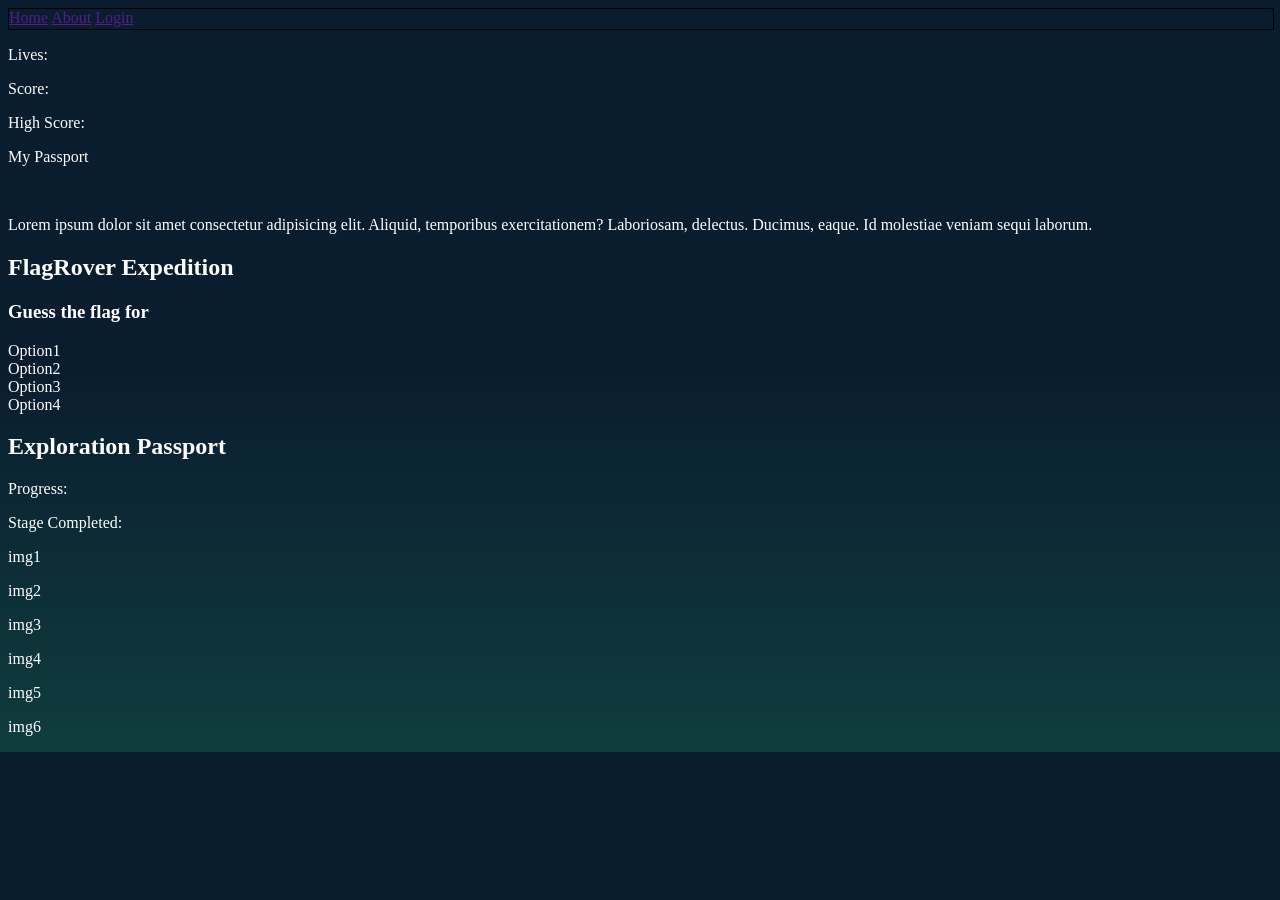
==== index.html @ 44ebe1b4 "Initial commit: FlagRover project structure" ====
<!DOCTYPE html>
<html lang="en">
<head>
    <meta charset="UTF-8">
    <meta name="viewport" content="width=device-width, initial-scale=1.0">
    <title>FlagRover</title>
    <link rel="stylesheet" href="css/style.css">
</head>
<body>
    <header class="menu">
        <nav>
            <a href="">Home</a>
            <a href="">About</a>
            <a href="">Login</a>
        </nav>
    </header>
    
    <section class="welcome">
        <div class="detail">
            <p>Lives:</p>
            <p>Score:</p>
            <p>High Score:</p>
            <p>My Passport</p>
        </div>

        <img src="" alt="">
        <p class="discription">Lorem ipsum dolor sit amet consectetur adipisicing elit. Aliquid, temporibus exercitationem? Laboriosam, delectus. Ducimus, eaque. Id molestiae veniam sequi laborum.</p>
    </section>

    <section class="game">
        <h1>FlagRover Expedition</h1>
        <h3>Guess the flag for </h3>
        <div class="flag">

        </div>
        <div class="guess">
            <div>Option1</div>
            <div>Option2</div>
            <div>Option3</div>
            <div>Option4</div>
        </div>
    </section>

    <section class="passport">
        <h1>Exploration Passport</h1>
        <div>
            <p>Progress:</p>
            <p>Stage Completed:</p>
        </div>
        
        <div class="tags">
            <p>img1</p>
            <p>img2</p>
            <p>img3</p>
            <p>img4</p>
            <p>img5</p>
            <p>img6</p>
        </div>
    </section>
</body>
</html>
---- css/style.css ----
/* *{
    padding: 0;
    margin: 0;
} */

.menu{
    height: 20px;
    width: 100%;
    border: 1px solid black;
}
body{
    background: linear-gradient(#0a1d2f 50%, #0f3d3e) ;
    color: #ffffff;
}
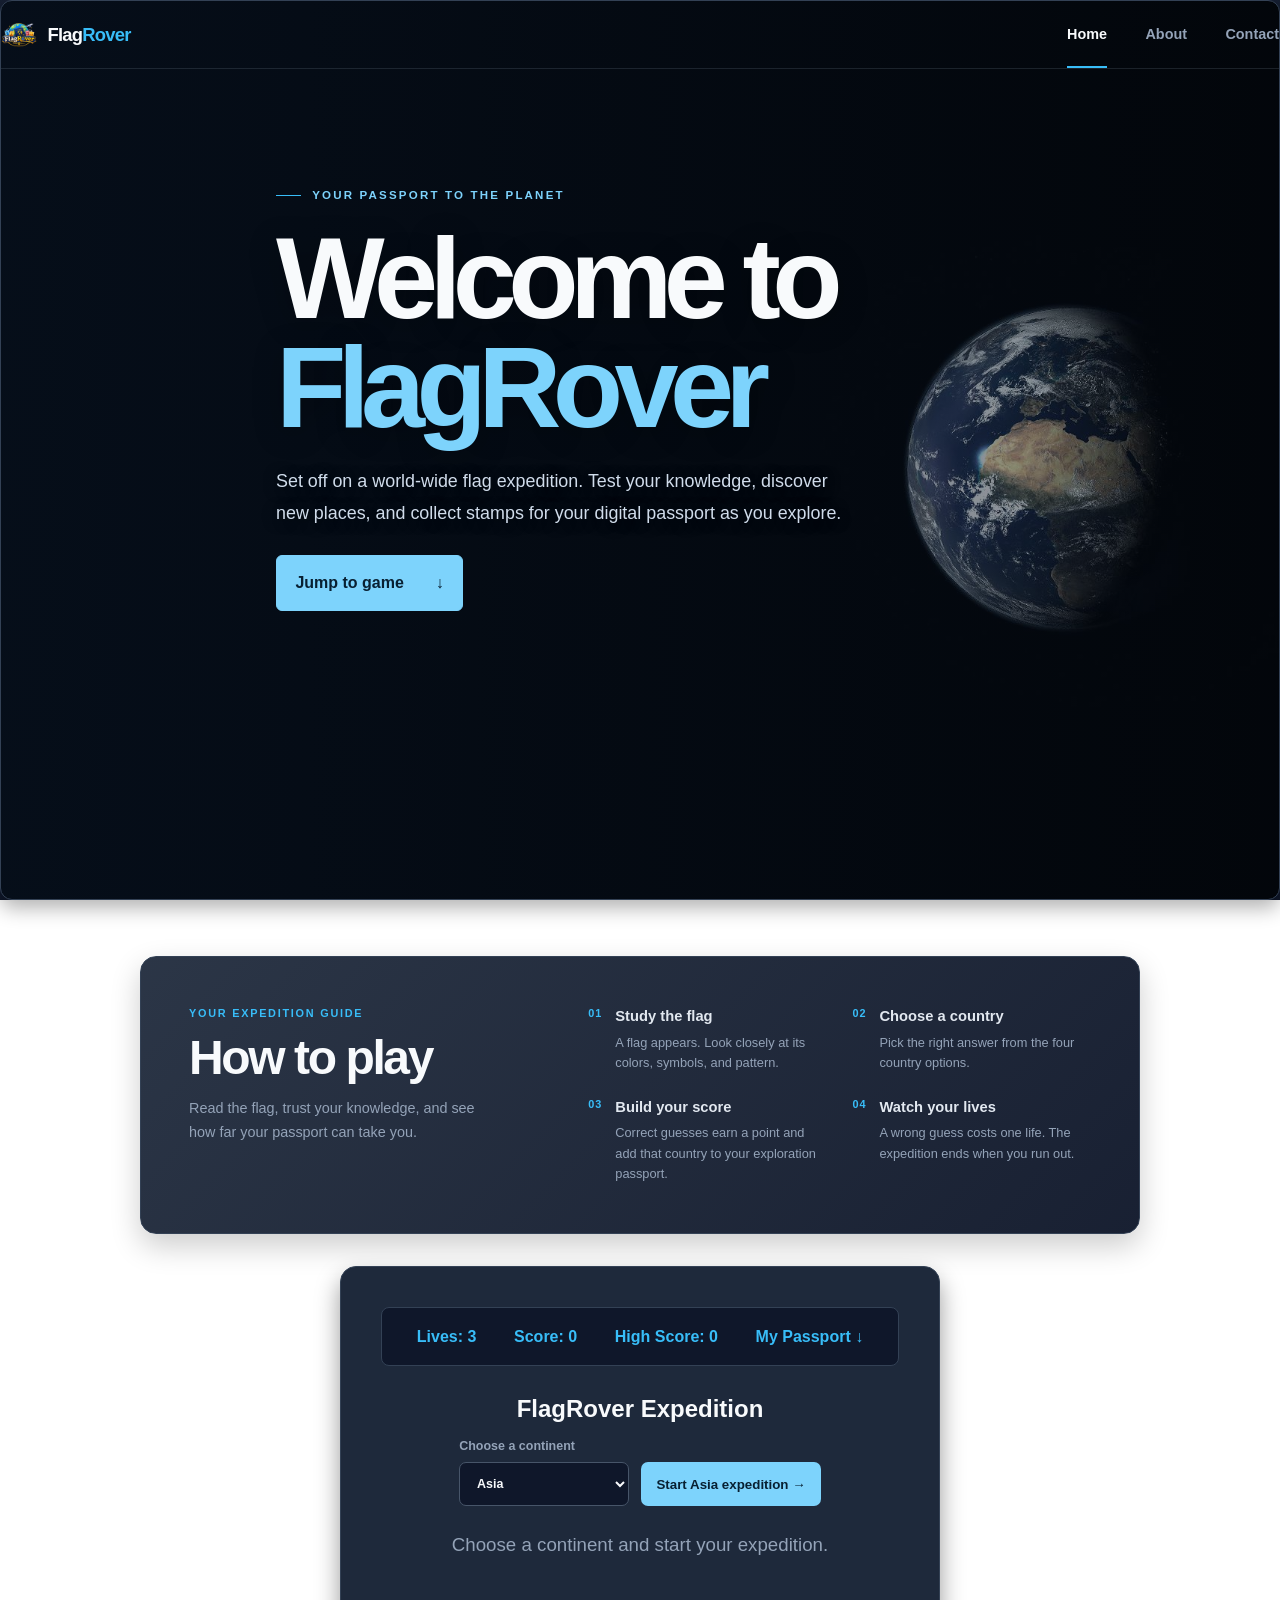
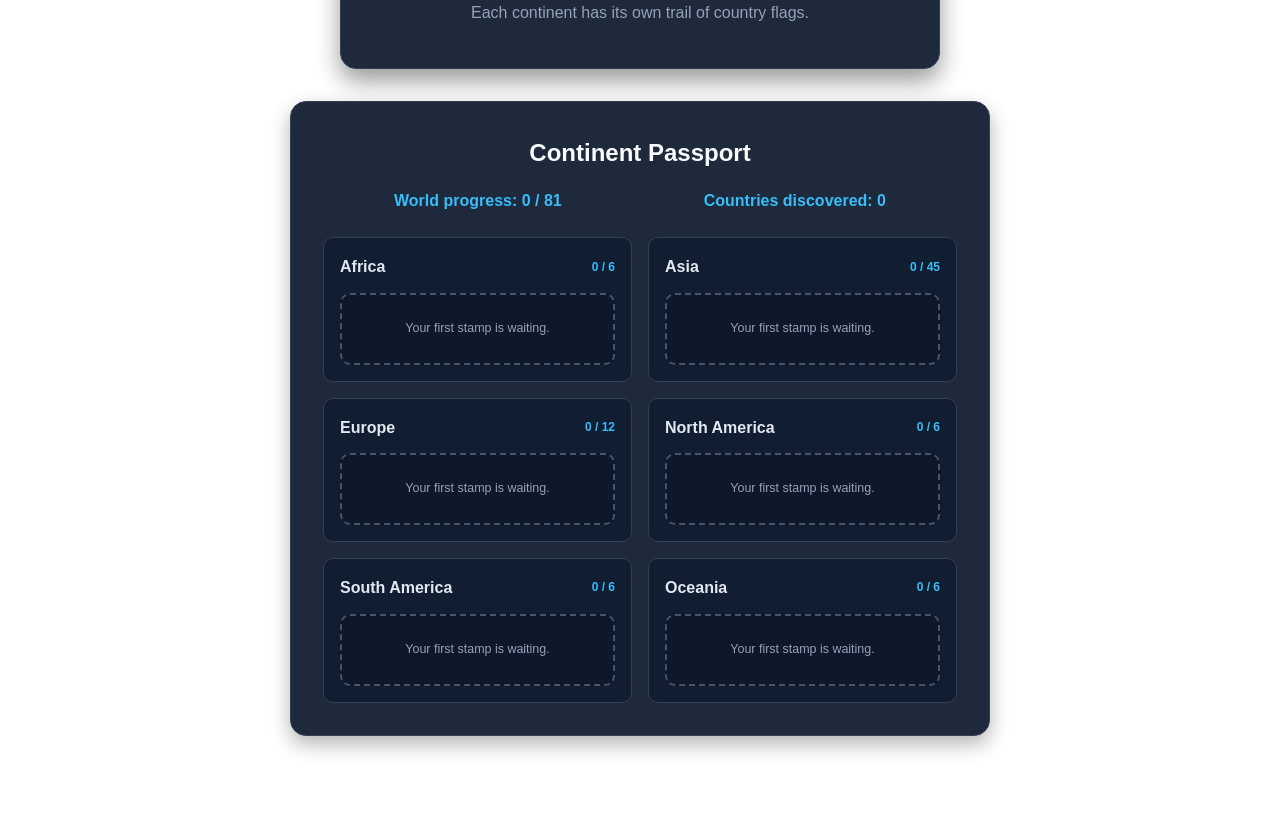
==== commit df7c323a: ""script js added"" ====
--- a/index.html
+++ b/index.html
@@ -1,61 +1,85 @@
 <!DOCTYPE html>
 <html lang="en">
+
 <head>
     <meta charset="UTF-8">
     <meta name="viewport" content="width=device-width, initial-scale=1.0">
     <title>FlagRover</title>
     <link rel="stylesheet" href="css/style.css">
+    <link rel="stylesheet" href="css/nav.css">
+    <script src="js/game.js" defer></script>
 </head>
+
 <body>
-    <header class="menu">
-        <nav>
-            <a href="">Home</a>
-            <a href="">About</a>
-            <a href="">Login</a>
+    <section class="hero">
+       <header class="site-header">
+        <a class="site-brand" href="index.html" aria-label="FlagRover home">
+            <img src="assests/FlagRover Travel Emblem.png" alt="">
+            <span>Flag<span class="brand-accent">Rover</span></span>
+        </a>
+        <nav class="site-links" aria-label="Main navigation">
+            <a class="active" href="index.html" aria-current="page">Home</a>
+            <a href="about.html">About</a>
+            <a href="contact.html">Contact</a>
         </nav>
     </header>
+
+        <div class="hero-copy">
+            <p class="hero-kicker"><span></span> YOUR PASSPORT TO THE PLANET</p>
+            <h1>Welcome to<br><span>FlagRover</span></h1>
+            <p class="hero-description">Set off on a world-wide flag expedition. Test your knowledge, discover new places, and collect stamps for your digital passport as you explore.</p>
+            <a class="jump" href="#game">Jump to game <span aria-hidden="true">↓</span></a>
+        </div>
+    </section>
     
-    <section class="welcome">
+
+
+    <section id="rules" class="rules" aria-labelledby="rules-title">
+        <div class="rules-heading">
+            <p class="rules-kicker">YOUR EXPEDITION GUIDE</p>
+            <h2 id="rules-title">How to play</h2>
+            <p>Read the flag, trust your knowledge, and see how far your passport can take you.</p>
+        </div>
+        <ol class="rules-list">
+            <li><span>01</span><div><h3>Study the flag</h3><p>A flag appears. Look closely at its colors, symbols, and pattern.</p></div></li>
+            <li><span>02</span><div><h3>Choose a country</h3><p>Pick the right answer from the four country options.</p></div></li>
+            <li><span>03</span><div><h3>Build your score</h3><p>Correct guesses earn a point and add that country to your exploration passport.</p></div></li>
+            <li><span>04</span><div><h3>Watch your lives</h3><p>A wrong guess costs one life. The expedition ends when you run out.</p></div></li>
+        </ol>
+    </section>
+
+
+    <section class="game" id="game">
         <div class="detail">
-            <p>Lives:</p>
-            <p>Score:</p>
-            <p>High Score:</p>
-            <p>My Passport</p>
+            <p>Lives: <strong id="lives">3</strong></p>
+            <p>Score: <strong id="score">0</strong></p>
+            <p>High Score: <strong id="high-score">0</strong></p>
+            <a href="#passport">My Passport <span aria-hidden="true">↓</span></a>
+        </div>
+        <h1>FlagRover Expedition</h1>
+        <div class="expedition-picker">
+            <label for="continent-select">Choose a continent
+                <select id="continent-select"></select>
+            </label>
+            <button class="start-expedition" id="start-expedition" type="button">Start expedition <span aria-hidden="true">→</span></button>
+        </div>
+        <h3 id="question">Choose a continent and start your expedition.</h3>
+        <div class="flag" id="flag" role="img" aria-label="Flag to identify" hidden></div>
+        <div class="guess" id="options" aria-label="Answer options"></div>
+        <p class="game-feedback" id="feedback" aria-live="polite">Each continent has its own trail of country flags.</p>
+    </section>
+
+    <section class="passport" id="passport">
+        <h1>Continent Passport</h1>
+        <div>
+            <p>World progress: <strong id="progress">0 / 0</strong></p>
+            <p>Countries discovered: <strong id="stamps-count">0</strong></p>
         </div>
 
-        <img src="" alt="">
-        <p class="discription">Lorem ipsum dolor sit amet consectetur adipisicing elit. Aliquid, temporibus exercitationem? Laboriosam, delectus. Ducimus, eaque. Id molestiae veniam sequi laborum.</p>
+        <div class="tags" id="stamps" aria-live="polite"></div>
     </section>
+    <script src="js/script.js"></script>
+</body>
 
-    <section class="game">
-        <h1>FlagRover Expedition</h1>
-        <h3>Guess the flag for </h3>
-        <div class="flag">
+</html>
 
-        </div>
-        <div class="guess">
-            <div>Option1</div>
-            <div>Option2</div>
-            <div>Option3</div>
-            <div>Option4</div>
-        </div>
-    </section>
-
-    <section class="passport">
-        <h1>Exploration Passport</h1>
-        <div>
-            <p>Progress:</p>
-            <p>Stage Completed:</p>
-        </div>
-        
-        <div class="tags">
-            <p>img1</p>
-            <p>img2</p>
-            <p>img3</p>
-            <p>img4</p>
-            <p>img5</p>
-            <p>img6</p>
-        </div>
-    </section>
-</body>
-</html>
--- a/css/style.css
+++ b/css/style.css
@@ -1,14 +1,309 @@
-/* *{
+/* --- Global Styles --- */
+* {
+    box-sizing: border-box;
+    margin: 0;
     padding: 0;
-    margin: 0;
-} */
-
-.menu{
-    height: 20px;
-    width: 100%;
-    border: 1px solid black;
-}
-body{
-    background: linear-gradient(#0a1d2f 50%, #0f3d3e) ;
-    color: #ffffff;
-}+    font-family: 'Segoe UI', Tahoma, Geneva, Verdana, sans-serif;
+}
+
+body {
+    /* Rich dark navy radial gradient */
+    background: radial-gradient(circle at top, #1e293b, #0f172a);
+    background-attachment: fixed;
+    color: #f8fafc;
+    line-height: 1.6;
+    padding-bottom: 50px;
+    min-height: 100vh;
+}
+
+/* --- 2. Hero Section --- */
+.hero {
+    max-width: 100%;
+    min-height: 100vh;
+    position: relative;
+    overflow: hidden;
+    background: linear-gradient(90deg, rgba(7, 17, 31, .82), rgba(7, 17, 31, .35)), url('../assests/images/hero-bg.jpg') center/cover no-repeat;
+    border-radius: 12px;
+    box-shadow: 0 8px 20px rgba(0, 0, 0, 0.3);
+    border: 1px solid #334155;
+    text-align: left;
+}
+
+.hero-copy {
+    width: min(760px, 88%);
+    margin: clamp(5rem, 13vh, 9rem) auto 0;
+    padding: 0 1rem 5rem;
+}
+
+.hero-kicker {
+    display: flex;
+    align-items: center;
+    gap: .7rem;
+    color: #7dd3fc;
+    font-size: .72rem;
+    font-weight: 800;
+    letter-spacing: .19em;
+}
+
+.hero-kicker span {
+    width: 25px;
+    height: 1px;
+    background: #38bdf8;
+}
+
+.hero-copy h1 {
+    margin-top: 1.25rem;
+    color: #f8fafc;
+    font-size: clamp(3.6rem, 9vw, 7.5rem);
+    line-height: .94;
+    font-weight: 800;
+    letter-spacing: -.075em;
+    text-shadow: 0 5px 30px rgba(0, 0, 0, .28);
+}
+
+.hero-copy h1 span {
+    color: #7dd3fc;
+}
+
+.hero-description {
+    max-width: 570px;
+    margin-top: 1.5rem;
+    color: #d0dceb;
+    font-size: clamp(1rem, 1.4vw, 1.15rem);
+    line-height: 1.8;
+    text-shadow: 0 2px 14px rgba(0, 0, 0, .55);
+}
+
+@media (max-width: 560px) {
+    .hero { min-height: 88vh; }
+    .hero-copy { width: 100%; margin-top: 16vh; padding: 0 1.4rem 4rem; }
+    .hero-kicker { font-size: .61rem; letter-spacing: .14em; }
+    .hero-copy h1 { font-size: clamp(3.4rem, 16vw, 5rem); }
+    .hero-description { max-width: 440px; font-size: 1rem; }
+}
+
+/* --- Game rules --- */
+.rules {
+    width: min(1000px, calc(100% - 2rem));
+    margin: 3.5rem auto 2rem;
+    padding: clamp(1.5rem, 4vw, 3rem);
+    display: grid;
+    grid-template-columns: .8fr 1.2fr;
+    gap: clamp(2rem, 5vw, 5rem);
+    border: 1px solid #334155;
+    border-radius: 16px;
+    background: linear-gradient(135deg, rgba(30,41,59,.94), rgba(15,23,42,.96));
+    box-shadow: 0 12px 30px rgba(0,0,0,.2);
+}
+.rules-kicker { color: #38bdf8; font-size: .68rem; font-weight: 800; letter-spacing: .16em; }
+.rules-heading h2 { margin-top: .65rem; color: #f8fafc; font-size: clamp(2rem, 4vw, 3rem); line-height: 1.05; letter-spacing: -.05em; }
+.rules-heading > p:last-child { max-width: 300px; margin-top: .8rem; color: #94a3b8; font-size: .9rem; line-height: 1.7; }
+.rules-list { list-style: none; display: grid; grid-template-columns: 1fr 1fr; gap: 1.4rem 1.6rem; }
+.rules-list li { display: flex; align-items: flex-start; gap: .8rem; }
+.rules-list li > span { flex: 0 0 auto; color: #38bdf8; font-size: .68rem; font-weight: 800; letter-spacing: .1em; }
+.rules-list h3 { color: #e2e8f0; font-size: .92rem; }.rules-list p { margin-top: .25rem; color: #94a3b8; font-size: .8rem; line-height: 1.6; }
+@media (max-width: 700px) {
+    .rules { grid-template-columns: 1fr; gap: 1.8rem; margin-top: 2.5rem; }
+    .rules-list { gap: 1.25rem; }
+}
+@media (max-width: 480px) { .rules-list { grid-template-columns: 1fr; } }
+.jump {
+    display: inline-flex;
+    align-items: center;
+    justify-content: space-between;
+    gap: 2rem;
+    margin-top: 1.6rem;
+    padding: .9rem 1.15rem;
+    color: #082032;
+    background: #7dd3fc;
+    border: 1px solid #7dd3fc;
+    border-radius: 6px;
+    text-decoration: none;
+    font-weight: 750;
+    transition: background .2s ease, transform .2s ease;
+}
+.jump:hover { background: #bae6fd; transform: translateY(-2px); }
+/* --- 3. Game Section --- */
+.game {
+    scroll-margin-top: 1.5rem;
+    max-width: 600px;
+    margin: 2rem auto;
+    background: #1e293b;
+    padding: 2.5rem;
+    border-radius: 16px;
+    box-shadow: 0 12px 25px rgba(0, 0, 0, 0.4);
+    border: 1px solid #334155;
+    text-align: center;
+}
+
+.game .detail {
+    display: flex;
+    justify-content: space-around;
+    background: #0f172a;
+    padding: 1rem;
+    border-radius: 8px;
+    margin-bottom: 1.5rem;
+    font-weight: bold;
+    color: #38bdf8;
+    border: 1px solid #334155;
+}
+
+.game .detail a {
+    color: #38bdf8;
+    text-decoration: none;
+    font-weight: 700;
+}
+.game .detail a:hover { color: #7dd3fc; }
+
+.game h1 {
+    color: #f8fafc;
+    margin-bottom: 0.5rem;
+}
+
+.game h3 {
+    color: #94a3b8;
+    margin-bottom: 1.5rem;
+    font-weight: 500;
+}
+
+.game .flag {
+    width: 240px;
+    height: 160px;
+    margin: 0 auto 1.5rem auto;
+    background-color: #0f172a;
+    border: 3px solid #475569;
+    border-radius: 8px;
+    background-size: contain;
+    background-repeat: no-repeat;
+    background-position: center;
+    box-shadow: 0 4px 10px rgba(0, 0, 0, 0.3);
+}
+
+.game .guess {
+    display: grid;
+    grid-template-columns: repeat(2, 1fr);
+    gap: 1rem;
+}
+
+.game .guess div {
+    background-color: #334155;
+    border: 2px solid #475569;
+    color: #f8fafc;
+    padding: 1rem;
+    border-radius: 8px;
+    font-weight: 600;
+    cursor: pointer;
+    transition: all 0.2s ease;
+}
+
+.game .guess div:hover {
+    background-color: #0284c7;
+    border-color: #38bdf8;
+    transform: translateY(-2px);
+    box-shadow: 0 4px 12px rgba(56, 189, 248, 0.2);
+}
+
+.game .guess .answer-option {
+    min-height: 58px;
+    background-color: #334155;
+    border: 2px solid #475569;
+    color: #f8fafc;
+    padding: .85rem 1rem;
+    border-radius: 8px;
+    font-size: 1rem;
+    font-weight: 650;
+    cursor: pointer;
+    transition: all .2s ease;
+}
+.game .guess .answer-option:hover:not(:disabled) {
+    background-color: #075985;
+    border-color: #38bdf8;
+    transform: translateY(-2px);
+}
+.game .guess .answer-option:disabled { cursor: default; }
+.game .guess .answer-option.is-correct { background: #14532d; border-color: #4ade80; }
+.game .guess .answer-option.is-wrong { background: #7f1d1d; border-color: #fb7185; }
+.game-feedback { min-height: 1.7em; margin-top: 1rem; color: #94a3b8; }
+.expedition-picker { display: flex; align-items: end; justify-content: center; gap: .75rem; margin: 0 auto 1.5rem; }
+.expedition-picker label { display: grid; gap: .35rem; color: #94a3b8; text-align: left; font-size: .78rem; font-weight: 600; }
+.expedition-picker select { min-width: 170px; min-height: 44px; padding: .6rem .8rem; border: 1px solid #475569; border-radius: 7px; color: #f8fafc; background: #0f172a; font: inherit; }
+.start-expedition { min-height: 44px; padding: .65rem .95rem; border: 0; border-radius: 7px; color: #082032; background: #7dd3fc; font-weight: 750; cursor: pointer; }
+.start-expedition:hover { background: #bae6fd; }
+.start-expedition:focus-visible, .expedition-picker select:focus-visible { outline: 3px solid rgba(56,189,248,.45); outline-offset: 2px; }
+.game .flag[hidden] { display: none; }
+
+/* --- 4. Passport Section --- */
+.passport {
+    max-width: 700px;
+    margin: 2rem auto;
+    background: #1e293b;
+    padding: 2rem;
+    border-radius: 16px;
+    box-shadow: 0 8px 20px rgba(0, 0, 0, 0.3);
+    border: 1px solid #334155;
+    text-align: center;
+}
+
+.passport h1 {
+    color: #f8fafc;
+    margin-bottom: 1rem;
+}
+
+.passport>div:first-of-type {
+    display: flex;
+    justify-content: space-around;
+    margin-bottom: 1.5rem;
+    font-weight: 600;
+    color: #38bdf8;
+}
+
+.passport .tags {
+    display: grid;
+    grid-template-columns: repeat(3, 1fr);
+    gap: 1rem;
+}
+
+.passport .tags p {
+    background: #0f172a;
+    border: 2px dashed #475569;
+    padding: 1.5rem 1rem;
+    border-radius: 10px;
+    font-weight: 500;
+    color: #94a3b8;
+    transition: all 0.2s ease;
+}
+
+.passport .tags p:hover {
+    border-color: #38bdf8;
+    background: #1e293b;
+    color: #38bdf8;
+    
+}
+
+.passport .tags .passport-stamp {
+    display: flex;
+    min-height: 100px;
+    flex-direction: column;
+    align-items: center;
+    justify-content: center;
+    gap: .55rem;
+    border-style: solid;
+    color: #cbd5e1;
+}
+.passport-stamp img { width: 64px; height: 42px; object-fit: contain; filter: drop-shadow(0 2px 4px rgba(0,0,0,.35)); }
+.passport-stamp span { font-size: .85rem; }
+.passport .tags { grid-template-columns: repeat(2, minmax(0, 1fr)); text-align: left; }
+.continent-passport { min-width: 0; padding: 1rem; border: 1px solid #334155; border-radius: 10px; background: #111d30; }
+.continent-passport > h2 { display: flex; align-items: center; justify-content: space-between; gap: .5rem; margin-bottom: .8rem; color: #e2e8f0; font-size: 1rem; }
+.continent-count { color: #38bdf8; font-size: .75rem; white-space: nowrap; }
+.continent-stamps { display: flex; flex-wrap: wrap; gap: .5rem; }
+.continent-stamps .passport-stamp { min-width: 88px; flex: 1 1 88px; min-height: 75px; margin: 0; padding: .6rem .4rem; border: 1px dashed #475569; background: #0f172a; text-align: center; }
+.continent-stamps .passport-stamp img { width: 48px; height: 32px; }
+.continent-stamps .passport-stamp span { color: #cbd5e1; font-size: .72rem; }
+.continent-stamps .empty-passport { width: 100%; padding: .9rem .4rem; border: 1px dashed #334155; color: #71839a; font-size: .78rem; text-align: center; }
+@media (max-width: 600px) {
+    .expedition-picker { align-items: stretch; flex-direction: column; }
+    .expedition-picker select, .start-expedition { width: 100%; }
+    .passport .tags { grid-template-columns: 1fr; }
+}
+
--- a/css/nav.css
+++ b/css/nav.css
@@ -0,0 +1,73 @@
+/* Shared navigation used by the Home, About, and Contact pages. */
+.site-header {
+    width: min(1440px, 100%);
+    min-height: 68px;
+    margin-inline: auto;
+    padding: .9rem 0;
+    display: flex;
+    align-items: center;
+    justify-content: space-between;
+    gap: 1.5rem;
+    border-bottom: 1px solid rgba(148, 163, 184, .17);
+    box-shadow: none;
+    position: relative;
+    z-index: 5;
+}
+
+.site-brand {
+    display: inline-flex;
+    align-items: center;
+    gap: .65rem;
+    color: #f8fafc;
+    text-decoration: none;
+    font-size: 1.15rem;
+    font-weight: 800;
+    letter-spacing: -.04em;
+    white-space: nowrap;
+}
+
+.site-brand img {
+    width: 36px;
+    height: 36px;
+    object-fit: contain;
+}
+
+.site-brand > span > span { color: #38bdf8; }
+
+.site-links {
+    display: flex;
+    align-items: center;
+    justify-content: flex-end;
+    gap: clamp(1.25rem, 3vw, 2.5rem);
+}
+
+.site-links a {
+    position: relative;
+    color: #94a3b8;
+    text-decoration: none;
+    font-size: .9rem;
+    font-weight: 600;
+    transition: color .2s ease;
+}
+
+.site-links a:hover,
+.site-links a[aria-current="page"] { color: #f8fafc; }
+
+.site-links a[aria-current="page"]::after {
+    content: "";
+    position: absolute;
+    right: 0;
+    bottom: -1.35rem;
+    left: 0;
+    height: 2px;
+    background: #38bdf8;
+}
+
+@media (max-width: 560px) {
+    .site-header { min-height: 62px; gap: .7rem; }
+    .site-brand { gap: .45rem; font-size: 1rem; }
+    .site-brand img { width: 31px; height: 31px; }
+    .site-links { gap: .9rem; }
+    .site-links a { font-size: .8rem; }
+    .site-links a[aria-current="page"]::after { bottom: -1.15rem; }
+}
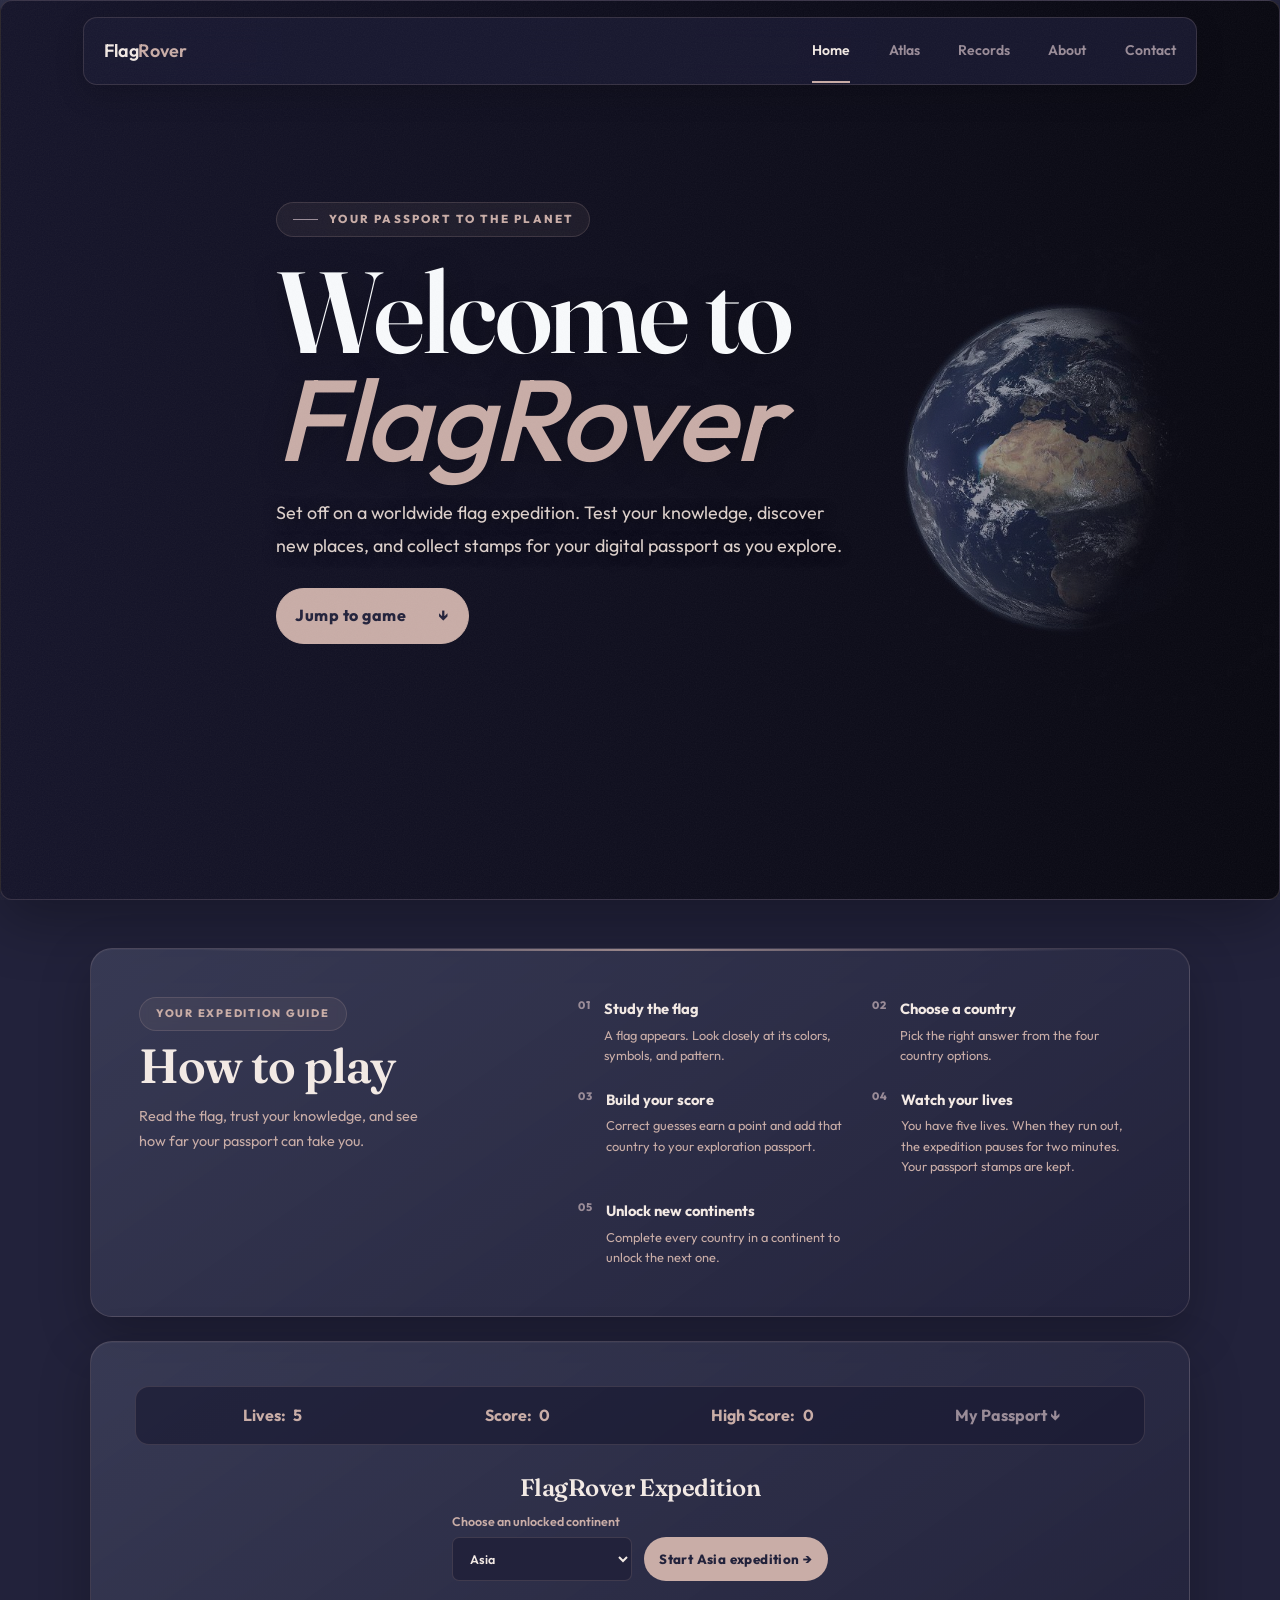
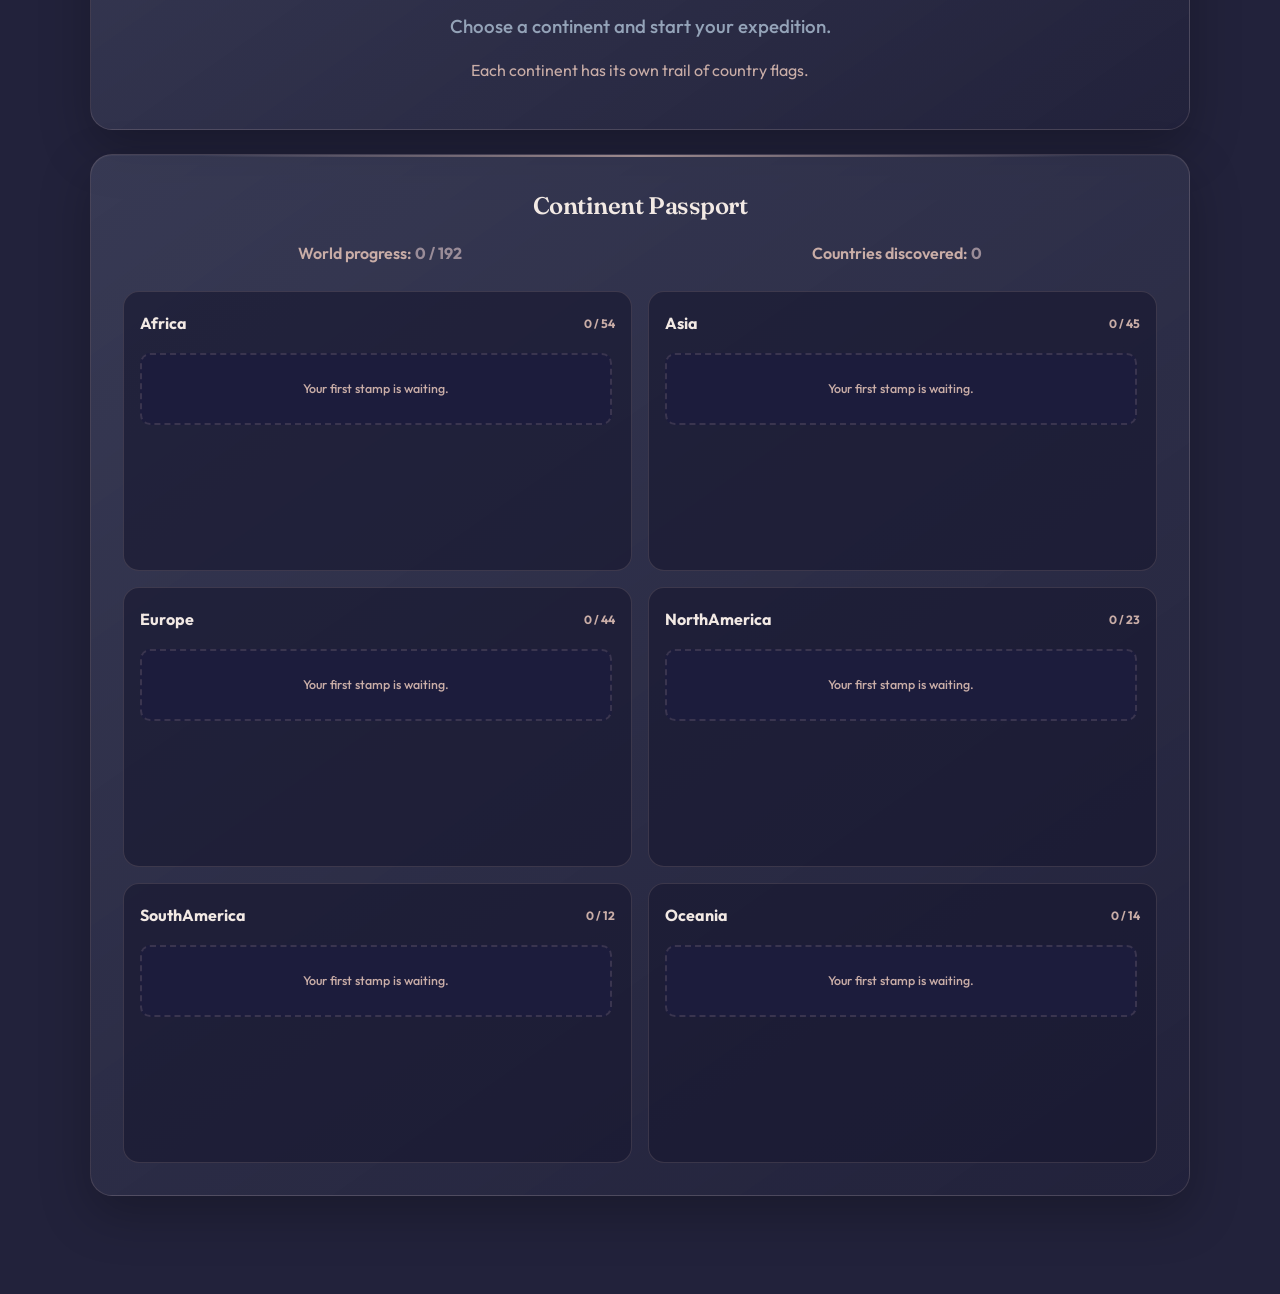
==== commit 07cfc1b3: "World map added" ====
--- a/index.html
+++ b/index.html
@@ -5,20 +5,24 @@
     <meta charset="UTF-8">
     <meta name="viewport" content="width=device-width, initial-scale=1.0">
     <title>FlagRover</title>
+    <meta name="theme-color" content="#22223b">
+    <link rel="preconnect" href="https://fonts.googleapis.com">
+    <link rel="preconnect" href="https://fonts.gstatic.com" crossorigin>
+    <link href="https://fonts.googleapis.com/css2?family=Fraunces:ital,opsz,wght@0,9..144,400..700;1,9..144,400..700&family=Outfit:wght@300..800&display=swap" rel="stylesheet">
     <link rel="stylesheet" href="css/style.css">
     <link rel="stylesheet" href="css/nav.css">
-    <script src="js/game.js" defer></script>
 </head>
 
 <body>
     <section class="hero">
        <header class="site-header">
         <a class="site-brand" href="index.html" aria-label="FlagRover home">
-            <img src="assests/FlagRover Travel Emblem.png" alt="">
             <span>Flag<span class="brand-accent">Rover</span></span>
         </a>
         <nav class="site-links" aria-label="Main navigation">
-            <a class="active" href="index.html" aria-current="page">Home</a>
+            <a href="index.html" aria-current="page">Home</a>
+            <a href="atlas.html">Atlas</a>
+            <a href="records.html">Records</a>
             <a href="about.html">About</a>
             <a href="contact.html">Contact</a>
         </nav>
@@ -27,7 +31,7 @@
         <div class="hero-copy">
             <p class="hero-kicker"><span></span> YOUR PASSPORT TO THE PLANET</p>
             <h1>Welcome to<br><span>FlagRover</span></h1>
-            <p class="hero-description">Set off on a world-wide flag expedition. Test your knowledge, discover new places, and collect stamps for your digital passport as you explore.</p>
+            <p class="hero-description">Set off on a worldwide flag expedition. Test your knowledge, discover new places, and collect stamps for your digital passport as you explore.</p>
             <a class="jump" href="#game">Jump to game <span aria-hidden="true">↓</span></a>
         </div>
     </section>
@@ -44,29 +48,35 @@
             <li><span>01</span><div><h3>Study the flag</h3><p>A flag appears. Look closely at its colors, symbols, and pattern.</p></div></li>
             <li><span>02</span><div><h3>Choose a country</h3><p>Pick the right answer from the four country options.</p></div></li>
             <li><span>03</span><div><h3>Build your score</h3><p>Correct guesses earn a point and add that country to your exploration passport.</p></div></li>
-            <li><span>04</span><div><h3>Watch your lives</h3><p>A wrong guess costs one life. The expedition ends when you run out.</p></div></li>
+            <li><span>04</span><div><h3>Watch your lives</h3><p>You have five lives. When they run out, the expedition pauses for two minutes. Your passport stamps are kept.</p></div></li>
+            <li><span>05</span><div><h3>Unlock new continents</h3><p>Complete every country in a continent to unlock the next one.</p></div></li>
         </ol>
     </section>
 
-
+    <main class="expedition-dashboard">
     <section class="game" id="game">
+        <div class="answer-effect" id="answer-effect" aria-hidden="true"></div>
         <div class="detail">
-            <p>Lives: <strong id="lives">3</strong></p>
+            <p>Lives: <strong id="lives">5</strong></p>
             <p>Score: <strong id="score">0</strong></p>
             <p>High Score: <strong id="high-score">0</strong></p>
             <a href="#passport">My Passport <span aria-hidden="true">↓</span></a>
         </div>
         <h1>FlagRover Expedition</h1>
         <div class="expedition-picker">
-            <label for="continent-select">Choose a continent
+            <label for="continent-select">Choose an unlocked continent
                 <select id="continent-select"></select>
             </label>
             <button class="start-expedition" id="start-expedition" type="button">Start expedition <span aria-hidden="true">→</span></button>
         </div>
-        <h3 id="question">Choose a continent and start your expedition.</h3>
-        <div class="flag" id="flag" role="img" aria-label="Flag to identify" hidden></div>
-        <div class="guess" id="options" aria-label="Answer options"></div>
-        <p class="game-feedback" id="feedback" aria-live="polite">Each continent has its own trail of country flags.</p>
+        <div class="challenge-layout">
+            <div class="flag" id="flag" role="img" aria-label="Flag to identify" hidden></div>
+            <div class="challenge-answers">
+                <h3 id="question">Choose a continent and start your expedition.</h3>
+                <div class="guess" id="options" aria-label="Answer options"></div>
+                <p class="game-feedback" id="feedback" aria-live="polite">Each continent has its own trail of country flags.</p>
+            </div>
+        </div>
     </section>
 
     <section class="passport" id="passport">
@@ -78,6 +88,8 @@
 
         <div class="tags" id="stamps" aria-live="polite"></div>
     </section>
+    </main>
+    <script src="js/flags-data.js"></script>
     <script src="js/script.js"></script>
 </body>
 
--- a/css/style.css
+++ b/css/style.css
@@ -3,7 +3,7 @@
     box-sizing: border-box;
     margin: 0;
     padding: 0;
-    font-family: 'Segoe UI', Tahoma, Geneva, Verdana, sans-serif;
+    font-family: 'Outfit', 'Segoe UI', Tahoma, Geneva, Verdana, sans-serif;
 }
 
 body {
@@ -22,7 +22,7 @@
     min-height: 100vh;
     position: relative;
     overflow: hidden;
-    background: linear-gradient(90deg, rgba(7, 17, 31, .82), rgba(7, 17, 31, .35)), url('../assests/images/hero-bg.jpg') center/cover no-repeat;
+    background: linear-gradient(90deg, rgba(7, 17, 31, .82), rgba(7, 17, 31, .35)), url('../assets/images/hero-bg.jpg') center/cover no-repeat;
     border-radius: 12px;
     box-shadow: 0 8px 20px rgba(0, 0, 0, 0.3);
     border: 1px solid #334155;
@@ -75,11 +75,29 @@
 }
 
 @media (max-width: 560px) {
-    .hero { min-height: 88vh; }
-    .hero-copy { width: 100%; margin-top: 16vh; padding: 0 1.4rem 4rem; }
-    .hero-kicker { font-size: .61rem; letter-spacing: .14em; }
-    .hero-copy h1 { font-size: clamp(3.4rem, 16vw, 5rem); }
-    .hero-description { max-width: 440px; font-size: 1rem; }
+    .hero {
+        min-height: 88vh;
+    }
+
+    .hero-copy {
+        width: 100%;
+        margin-top: 16vh;
+        padding: 0 1.4rem 4rem;
+    }
+
+    .hero-kicker {
+        font-size: .61rem;
+        letter-spacing: .14em;
+    }
+
+    .hero-copy h1 {
+        font-size: clamp(3.4rem, 16vw, 5rem);
+    }
+
+    .hero-description {
+        max-width: 440px;
+        font-size: 1rem;
+    }
 }
 
 /* --- Game rules --- */
@@ -92,21 +110,84 @@
     gap: clamp(2rem, 5vw, 5rem);
     border: 1px solid #334155;
     border-radius: 16px;
-    background: linear-gradient(135deg, rgba(30,41,59,.94), rgba(15,23,42,.96));
-    box-shadow: 0 12px 30px rgba(0,0,0,.2);
-}
-.rules-kicker { color: #38bdf8; font-size: .68rem; font-weight: 800; letter-spacing: .16em; }
-.rules-heading h2 { margin-top: .65rem; color: #f8fafc; font-size: clamp(2rem, 4vw, 3rem); line-height: 1.05; letter-spacing: -.05em; }
-.rules-heading > p:last-child { max-width: 300px; margin-top: .8rem; color: #94a3b8; font-size: .9rem; line-height: 1.7; }
-.rules-list { list-style: none; display: grid; grid-template-columns: 1fr 1fr; gap: 1.4rem 1.6rem; }
-.rules-list li { display: flex; align-items: flex-start; gap: .8rem; }
-.rules-list li > span { flex: 0 0 auto; color: #38bdf8; font-size: .68rem; font-weight: 800; letter-spacing: .1em; }
-.rules-list h3 { color: #e2e8f0; font-size: .92rem; }.rules-list p { margin-top: .25rem; color: #94a3b8; font-size: .8rem; line-height: 1.6; }
+    background: linear-gradient(135deg, rgba(30, 41, 59, .94), rgba(15, 23, 42, .96));
+    box-shadow: 0 12px 30px rgba(0, 0, 0, .2);
+}
+
+.rules-kicker {
+    color: #38bdf8;
+    font-size: .68rem;
+    font-weight: 800;
+    letter-spacing: .16em;
+}
+
+.rules-heading h2 {
+    margin-top: .65rem;
+    color: #f8fafc;
+    font-size: clamp(2rem, 4vw, 3rem);
+    line-height: 1.05;
+    letter-spacing: -.05em;
+}
+
+.rules-heading>p:last-child {
+    max-width: 300px;
+    margin-top: .8rem;
+    color: #94a3b8;
+    font-size: .9rem;
+    line-height: 1.7;
+}
+
+.rules-list {
+    list-style: none;
+    display: grid;
+    grid-template-columns: 1fr 1fr;
+    gap: 1.4rem 1.6rem;
+}
+
+.rules-list li {
+    display: flex;
+    align-items: flex-start;
+    gap: .8rem;
+}
+
+.rules-list li>span {
+    flex: 0 0 auto;
+    color: #38bdf8;
+    font-size: .68rem;
+    font-weight: 800;
+    letter-spacing: .1em;
+}
+
+.rules-list h3 {
+    color: #e2e8f0;
+    font-size: .92rem;
+}
+
+.rules-list p {
+    margin-top: .25rem;
+    color: #94a3b8;
+    font-size: .8rem;
+    line-height: 1.6;
+}
+
 @media (max-width: 700px) {
-    .rules { grid-template-columns: 1fr; gap: 1.8rem; margin-top: 2.5rem; }
-    .rules-list { gap: 1.25rem; }
-}
-@media (max-width: 480px) { .rules-list { grid-template-columns: 1fr; } }
+    .rules {
+        grid-template-columns: 1fr;
+        gap: 1.8rem;
+        margin-top: 2.5rem;
+    }
+
+    .rules-list {
+        gap: 1.25rem;
+    }
+}
+
+@media (max-width: 480px) {
+    .rules-list {
+        grid-template-columns: 1fr;
+    }
+}
+
 .jump {
     display: inline-flex;
     align-items: center;
@@ -122,11 +203,17 @@
     font-weight: 750;
     transition: background .2s ease, transform .2s ease;
 }
-.jump:hover { background: #bae6fd; transform: translateY(-2px); }
+
+.jump:hover {
+    background: #bae6fd;
+    transform: translateY(-2px);
+}
+
 /* --- 3. Game Section --- */
 .game {
+    position: relative;
     scroll-margin-top: 1.5rem;
-    max-width: 600px;
+    width: 80%;
     margin: 2rem auto;
     background: #1e293b;
     padding: 2.5rem;
@@ -134,6 +221,97 @@
     box-shadow: 0 12px 25px rgba(0, 0, 0, 0.4);
     border: 1px solid #334155;
     text-align: center;
+}
+
+.answer-effect {
+    position: absolute;
+    z-index: 2;
+    top: 5.25rem;
+    left: 50%;
+    width: max-content;
+    max-width: calc(100% - 2rem);
+    padding: .8rem 1.2rem;
+    border-radius: 999px;
+    opacity: 0;
+    pointer-events: none;
+    font-size: clamp(1.1rem, 4vw, 1.6rem);
+    font-weight: 800;
+    box-shadow: 0 10px 28px rgba(0, 0, 0, .35);
+    transform: translate(-50%, 10px) scale(.7);
+}
+
+.answer-effect.is-cheer {
+    color: #052e16;
+    background: #86efac;
+    animation: on-screen-cheer 2.1s ease-out both;
+}
+
+.answer-effect.is-disappointed {
+    color: #4c0519;
+    background: #fda4af;
+    animation: on-screen-disappointed 2.1s ease-out both;
+}
+
+@keyframes on-screen-cheer {
+    0% {
+        opacity: 0;
+        transform: translate(-50%, 12px) scale(.65) rotate(-5deg);
+    }
+
+    15% {
+        opacity: 1;
+        transform: translate(-50%, -8px) scale(1.12) rotate(3deg);
+    }
+
+    75% {
+        opacity: 1;
+        transform: translate(-50%, 0) scale(1) rotate(0);
+    }
+
+    100% {
+        opacity: 0;
+        transform: translate(-50%, -22px) scale(.95);
+    }
+}
+
+@keyframes on-screen-disappointed {
+    0% {
+        opacity: 0;
+        transform: translate(-50%, -12px) scale(.8);
+    }
+
+    15% {
+        opacity: 1;
+        transform: translate(-50%, 5px) scale(1.05);
+    }
+
+    30% {
+        transform: translate(calc(-50% - 5px), 5px) scale(1);
+    }
+
+    40% {
+        transform: translate(calc(-50% + 5px), 5px) scale(1);
+    }
+
+    75% {
+        opacity: 1;
+        transform: translate(-50%, 5px) scale(1);
+    }
+
+    100% {
+        opacity: 0;
+        transform: translate(-50%, 14px) scale(.95);
+    }
+}
+
+@media (prefers-reduced-motion: reduce) {
+
+    .answer-effect.is-cheer,
+    .answer-effect.is-disappointed {
+        animation: none;
+        opacity: 1;
+        transform: translate(-50%, 0);
+    }
 }
 
 .game .detail {
@@ -153,7 +331,10 @@
     text-decoration: none;
     font-weight: 700;
 }
-.game .detail a:hover { color: #7dd3fc; }
+
+.game .detail a:hover {
+    color: #7dd3fc;
+}
 
 .game h1 {
     color: #f8fafc;
@@ -215,22 +396,182 @@
     cursor: pointer;
     transition: all .2s ease;
 }
+
 .game .guess .answer-option:hover:not(:disabled) {
     background-color: #075985;
     border-color: #38bdf8;
     transform: translateY(-2px);
 }
-.game .guess .answer-option:disabled { cursor: default; }
-.game .guess .answer-option.is-correct { background: #14532d; border-color: #4ade80; }
-.game .guess .answer-option.is-wrong { background: #7f1d1d; border-color: #fb7185; }
-.game-feedback { min-height: 1.7em; margin-top: 1rem; color: #94a3b8; }
-.expedition-picker { display: flex; align-items: end; justify-content: center; gap: .75rem; margin: 0 auto 1.5rem; }
-.expedition-picker label { display: grid; gap: .35rem; color: #94a3b8; text-align: left; font-size: .78rem; font-weight: 600; }
-.expedition-picker select { min-width: 170px; min-height: 44px; padding: .6rem .8rem; border: 1px solid #475569; border-radius: 7px; color: #f8fafc; background: #0f172a; font: inherit; }
-.start-expedition { min-height: 44px; padding: .65rem .95rem; border: 0; border-radius: 7px; color: #082032; background: #7dd3fc; font-weight: 750; cursor: pointer; }
-.start-expedition:hover { background: #bae6fd; }
-.start-expedition:focus-visible, .expedition-picker select:focus-visible { outline: 3px solid rgba(56,189,248,.45); outline-offset: 2px; }
-.game .flag[hidden] { display: none; }
+
+.game .guess .answer-option:disabled {
+    cursor: default;
+}
+
+.game .guess .answer-option.is-correct {
+    background: #14532d;
+    border-color: #4ade80;
+}
+
+.game .guess .answer-option.is-wrong {
+    background: #7f1d1d;
+    border-color: #fb7185;
+}
+
+.game-feedback {
+    min-height: 1.7em;
+    margin-top: 1rem;
+    color: #94a3b8;
+}
+
+.game-feedback[data-mood="cheer"] {
+    color: #86efac;
+    animation: answer-cheer .7s ease both;
+}
+
+.game-feedback[data-mood="cheer"]::after {
+    content: "  🎉✨";
+    display: inline-block;
+    animation: celebration-pop .7s ease both;
+}
+
+.game-feedback[data-mood="disappointed"] {
+    color: #fda4af;
+    animation: answer-disappointed .45s ease both;
+}
+
+.game-feedback[data-mood="disappointed"]::after {
+    content: "  😔";
+    display: inline-block;
+    animation: disappointment-drop .45s ease both;
+}
+
+@keyframes answer-cheer {
+    0% {
+        transform: scale(.92);
+    }
+
+    55% {
+        transform: scale(1.08);
+    }
+
+    100% {
+        transform: scale(1);
+    }
+}
+
+@keyframes celebration-pop {
+    0% {
+        transform: translateY(8px) scale(.4);
+        opacity: 0;
+    }
+
+    65% {
+        transform: translateY(-5px) scale(1.25);
+        opacity: 1;
+    }
+
+    100% {
+        transform: translateY(0) scale(1);
+    }
+}
+
+@keyframes answer-disappointed {
+
+    0%,
+    100% {
+        transform: translateX(0);
+    }
+
+    25% {
+        transform: translateX(-6px);
+    }
+
+    75% {
+        transform: translateX(6px);
+    }
+}
+
+@keyframes disappointment-drop {
+    from {
+        transform: translateY(-6px);
+        opacity: .4;
+    }
+
+    to {
+        transform: translateY(0);
+        opacity: 1;
+    }
+}
+
+@media (prefers-reduced-motion: reduce) {
+
+    .game-feedback[data-mood],
+    .game-feedback[data-mood]::after {
+        animation: none;
+    }
+}
+
+.expedition-picker {
+    display: flex;
+    align-items: end;
+    justify-content: center;
+    gap: .75rem;
+    margin: 0 auto 1.5rem;
+}
+
+.expedition-picker label {
+    display: grid;
+    gap: .35rem;
+    color: #94a3b8;
+    text-align: left;
+    font-size: .78rem;
+    font-weight: 600;
+}
+
+.expedition-picker select {
+    min-width: 170px;
+    min-height: 44px;
+    padding: .6rem .8rem;
+    border: 1px solid #475569;
+    border-radius: 7px;
+    color: #f8fafc;
+    background: #0f172a;
+    font: inherit;
+}
+
+.expedition-picker select option:disabled {
+    color: #64748b;
+}
+
+.start-expedition {
+    min-height: 44px;
+    padding: .65rem .95rem;
+    border: 0;
+    border-radius: 7px;
+    color: #082032;
+    background: #7dd3fc;
+    font-weight: 750;
+    cursor: pointer;
+}
+
+.start-expedition:hover {
+    background: #bae6fd;
+}
+
+.start-expedition:disabled {
+    cursor: not-allowed;
+    opacity: .55;
+}
+
+.start-expedition:focus-visible,
+.expedition-picker select:focus-visible {
+    outline: 3px solid rgba(56, 189, 248, .45);
+    outline-offset: 2px;
+}
+
+.game .flag[hidden] {
+    display: none;
+}
 
 /* --- 4. Passport Section --- */
 .passport {
@@ -277,7 +618,7 @@
     border-color: #38bdf8;
     background: #1e293b;
     color: #38bdf8;
-    
+
 }
 
 .passport .tags .passport-stamp {
@@ -290,20 +631,506 @@
     border-style: solid;
     color: #cbd5e1;
 }
-.passport-stamp img { width: 64px; height: 42px; object-fit: contain; filter: drop-shadow(0 2px 4px rgba(0,0,0,.35)); }
-.passport-stamp span { font-size: .85rem; }
-.passport .tags { grid-template-columns: repeat(2, minmax(0, 1fr)); text-align: left; }
-.continent-passport { min-width: 0; padding: 1rem; border: 1px solid #334155; border-radius: 10px; background: #111d30; }
-.continent-passport > h2 { display: flex; align-items: center; justify-content: space-between; gap: .5rem; margin-bottom: .8rem; color: #e2e8f0; font-size: 1rem; }
-.continent-count { color: #38bdf8; font-size: .75rem; white-space: nowrap; }
-.continent-stamps { display: flex; flex-wrap: wrap; gap: .5rem; }
-.continent-stamps .passport-stamp { min-width: 88px; flex: 1 1 88px; min-height: 75px; margin: 0; padding: .6rem .4rem; border: 1px dashed #475569; background: #0f172a; text-align: center; }
-.continent-stamps .passport-stamp img { width: 48px; height: 32px; }
-.continent-stamps .passport-stamp span { color: #cbd5e1; font-size: .72rem; }
-.continent-stamps .empty-passport { width: 100%; padding: .9rem .4rem; border: 1px dashed #334155; color: #71839a; font-size: .78rem; text-align: center; }
+
+.passport-stamp img {
+    width: 64px;
+    height: 42px;
+    object-fit: contain;
+    filter: drop-shadow(0 2px 4px rgba(0, 0, 0, .35));
+}
+
+.passport-stamp span {
+    font-size: .85rem;
+}
+
+.passport .tags {
+    grid-template-columns: repeat(2, minmax(0, 1fr));
+    text-align: left;
+}
+
+.continent-passport {
+    min-width: 0;
+    padding: 1rem;
+    border: 1px solid #334155;
+    border-radius: 10px;
+    background: #111d30;
+}
+
+.continent-passport>h2 {
+    display: flex;
+    align-items: center;
+    justify-content: space-between;
+    gap: .5rem;
+    margin-bottom: .8rem;
+    color: #e2e8f0;
+    font-size: 1rem;
+}
+
+.continent-count {
+    color: #38bdf8;
+    font-size: .75rem;
+    white-space: nowrap;
+}
+
+.continent-stamps {
+    display: flex;
+    flex-wrap: wrap;
+    gap: .5rem;
+}
+
+.continent-stamps .passport-stamp {
+    min-width: 88px;
+    flex: 1 1 88px;
+    min-height: 75px;
+    margin: 0;
+    padding: .6rem .4rem;
+    border: 1px dashed #475569;
+    background: #0f172a;
+    text-align: center;
+}
+
+.continent-stamps .passport-stamp img {
+    width: 48px;
+    height: 32px;
+}
+
+.continent-stamps .passport-stamp span {
+    color: #cbd5e1;
+    font-size: .72rem;
+}
+
+.continent-stamps .empty-passport {
+    width: 100%;
+    padding: .9rem .4rem;
+    border: 1px dashed #334155;
+    color: #71839a;
+    font-size: .78rem;
+    text-align: center;
+}
+
 @media (max-width: 600px) {
-    .expedition-picker { align-items: stretch; flex-direction: column; }
-    .expedition-picker select, .start-expedition { width: 100%; }
-    .passport .tags { grid-template-columns: 1fr; }
-}
-
+    .expedition-picker {
+        align-items: stretch;
+        flex-direction: column;
+    }
+
+    .expedition-picker select,
+    .start-expedition {
+        width: 100%;
+    }
+
+    .passport .tags {
+        grid-template-columns: 1fr;
+    }
+}
+
+/* Lavender dusk theme: keep the original page layout and full-screen hero. */
+:root {
+    --atlas-ink: #f2e9e4;
+    --atlas-muted: #c9ada7;
+    --atlas-panel: #4a4e69;
+    --atlas-deep: #22223b;
+    --atlas-line: rgba(201, 173, 167, .18);
+    --atlas-trail: #c9ada7;
+    --atlas-sun: #9a8c98;
+}
+
+body {
+    color: var(--atlas-ink);
+    background:
+        radial-gradient(ellipse at 12% 6%, rgba(74, 78, 105, .4), transparent 32rem),
+        radial-gradient(ellipse at 90% 50%, rgba(154, 140, 152, .16), transparent 36rem),
+        #22223b;
+    background-attachment: fixed;
+}
+
+.hero {
+    min-height: 100vh;
+    border-color: var(--atlas-line);
+    background-image:
+        linear-gradient(90deg, rgba(24, 23, 48, .88), rgba(24, 23, 48, .34)),
+        url('../assets/images/hero-bg.jpg');
+    box-shadow: 0 20px 60px rgba(0, 0, 0, .3);
+}
+
+.site-brand > span > span, .hero-copy h1 span { color: var(--atlas-trail); }
+.hero-kicker span { background: var(--atlas-sun); }
+.hero-kicker, .rules-kicker { color: var(--atlas-trail); }
+.hero-description { color: #ddd0cb; }
+.jump { color: #22223b; background: var(--atlas-trail); border-color: var(--atlas-trail); }
+.jump:hover { color: #22223b; background: #f2e9e4; }
+
+.rules, .game, .passport {
+    color: var(--atlas-ink);
+    background: linear-gradient(145deg, rgba(74, 78, 105, .55), rgba(34, 34, 59, .92));
+    border-color: var(--atlas-line);
+    box-shadow: 0 18px 50px rgba(0, 0, 0, .25), inset 0 1px rgba(255, 255, 255, .035);
+}
+.rules-heading h2, .passport h1, .game h1, .rules-list h3 { color: var(--atlas-ink); }
+.rules-heading > p:last-child, .rules-list p, .expedition-picker label, .game-feedback { color: var(--atlas-muted); }
+.rules-list li { border-color: var(--atlas-line); }
+.rules-list li > span, .passport > div:first-of-type strong { color: var(--atlas-sun); }
+
+.game .detail, .continent-passport {
+    background: rgba(24, 23, 48, .62);
+    border-color: var(--atlas-line);
+}
+.game .detail { color: var(--atlas-muted); }
+.game .detail strong, .continent-count { color: var(--atlas-trail); }
+.game .detail a { color: var(--atlas-sun); }
+.game .detail a:hover { color: var(--atlas-trail); }
+.expedition-picker select {
+    color: var(--atlas-ink);
+    background: var(--atlas-deep);
+    border-color: var(--atlas-line);
+}
+.start-expedition { color: #22223b; background: var(--atlas-trail); }
+.start-expedition:hover { background: #f2e9e4; }
+.game .flag {
+    background-color: #181730;
+    border-color: rgba(201, 173, 167, .5);
+    box-shadow: 0 14px 34px rgba(0, 0, 0, .35);
+}
+.game .guess .answer-option {
+    color: var(--atlas-ink);
+    background: rgba(24, 23, 48, .72);
+    border-color: var(--atlas-line);
+}
+.game .guess .answer-option:hover:not(:disabled) {
+    background: #3d4166;
+    border-color: var(--atlas-trail);
+}
+.game .guess .answer-option.is-correct { background: #2f4a3f; border-color: #9dc5ab; }
+.game .guess .answer-option.is-wrong { background: #4a2f3d; border-color: #d8a0a8; }
+
+.passport > div:first-of-type { color: var(--atlas-muted); }
+.continent-passport { border-radius: 14px; }
+.continent-passport > h2 { color: var(--atlas-ink); }
+.continent-stamps .passport-stamp {
+    background: #1c1c3c;
+    border-color: var(--atlas-line);
+}
+.continent-stamps .empty-passport { color: #9a8c98; border-color: var(--atlas-line); }
+
+/* Passport stamp cards inherit the lavender palette. */
+.passport .tags p,
+.passport .tags p:hover {
+    background: #1c1c3c;
+    border-color: var(--atlas-line);
+    color: var(--atlas-muted);
+}
+
+.passport .tags p:hover {
+    border-color: var(--atlas-trail);
+    color: var(--atlas-trail);
+}
+
+.passport .tags .passport-stamp,
+.passport .tags .passport-stamp span,
+.continent-stamps .passport-stamp span {
+    color: #f2e9e4;
+}
+
+/* Keep the passport below the game in a scrollable dashboard. */
+.expedition-dashboard {
+    width: min(1440px, calc(100% - 3rem));
+    margin: 3rem auto;
+    display: grid;
+    grid-template-columns: 1fr;
+    align-items: start;
+    gap: 1.5rem;
+}
+
+.expedition-dashboard .game,
+.expedition-dashboard .passport {
+    width: 100%;
+    max-width: none;
+    margin: 0;
+}
+
+.expedition-dashboard .game {
+    grid-template-columns: minmax(0, 1fr) minmax(0, 1fr);
+    gap: 1rem;
+}
+
+.expedition-dashboard .game::before,
+.expedition-dashboard .game .detail,
+.expedition-dashboard .game h1,
+.expedition-dashboard .expedition-picker,
+.expedition-dashboard .game h3#question,
+.expedition-dashboard .game-feedback { grid-column: 1 / -1; }
+
+.expedition-dashboard .game .flag { grid-column: 1; }
+.expedition-dashboard .game .guess { grid-column: 2; }
+
+.expedition-dashboard .game .flag {
+    width: 100%;
+    max-width: 100%;
+    height: 230px;
+}
+.expedition-dashboard .game .guess .answer-option {
+    min-height: 82px;
+    padding: .7rem .8rem;
+    font-size: .94rem;
+}
+
+@media (max-width: 800px) {
+    .expedition-dashboard .game { grid-template-columns: 1fr; }
+    .expedition-dashboard .game .flag,
+    .expedition-dashboard .game .guess,
+    .expedition-dashboard .game-feedback { grid-column: 1; }
+    .expedition-dashboard .game .flag { height: clamp(190px, 52vw, 230px); }
+}
+
+@media (max-width: 560px) {
+    .expedition-dashboard { width: calc(100% - 1.25rem); margin: 2rem auto; }
+}
+
+/* Give every continent passport card a consistent footprint. */
+.passport .tags { grid-auto-rows: minmax(280px, 1fr); align-items: stretch; }
+.continent-passport { height: 100%; display: flex; flex-direction: column; }
+.continent-passport > h2 { flex: 0 0 auto; min-height: 2rem; }
+.continent-stamps {
+    flex: 1 1 auto;
+    min-height: 0;
+    max-height: 230px;
+    overflow-y: auto;
+    align-content: flex-start;
+    padding-right: .2rem;
+}
+
+/* Align the main content panels to one shared page grid. */
+.rules {
+    width: min(1180px, calc(100% - 3rem));
+    max-width: 1180px;
+    margin: 3rem auto 1.5rem;
+}
+
+.expedition-dashboard {
+    width: min(1180px, calc(100% - 3rem));
+    margin: 1.5rem auto 3rem;
+    gap: 1.5rem;
+}
+
+@media (max-width: 560px) {
+    .rules { width: calc(100% - 1.25rem); margin: 1.5rem auto; }
+    .expedition-dashboard { width: calc(100% - 1.25rem); margin: 1.5rem auto 2rem; }
+}
+
+/* A centered challenge stage keeps the flag and answers in visual balance. */
+.rules,
+.expedition-dashboard {
+    width: min(1100px, calc(100% - 3rem));
+}
+
+.expedition-dashboard {
+    grid-template-columns: 1fr;
+    gap: 1.5rem;
+}
+
+.expedition-dashboard .game {
+    grid-template-columns: 1fr;
+    gap: 1rem;
+    text-align: center;
+    padding: clamp(1.25rem, 4vw, 2.75rem);
+}
+
+.expedition-dashboard .game::before,
+.expedition-dashboard .game .detail,
+.expedition-dashboard .game h1,
+.expedition-dashboard .expedition-picker,
+.expedition-dashboard .game h3#question,
+.expedition-dashboard .game-feedback,
+.expedition-dashboard .game .flag,
+.expedition-dashboard .game .guess {
+    grid-column: 1;
+}
+
+.expedition-dashboard .game .detail { justify-content: center; }
+.expedition-dashboard .game h1 { margin: .25rem 0; }
+.expedition-dashboard .expedition-picker { justify-content: center; }
+.expedition-dashboard .game h3#question { margin: .4rem 0 0; }
+.expedition-dashboard .game .flag {
+    width: min(420px, 100%);
+    height: 250px;
+    margin: 0 auto;
+}
+.expedition-dashboard .game .guess {
+    width: min(700px, 100%);
+    margin: 0 auto;
+    grid-template-columns: repeat(2, minmax(0, 1fr));
+    gap: .85rem;
+}
+.expedition-dashboard .game .guess .answer-option {
+    min-height: 64px;
+    text-align: center;
+}
+.expedition-dashboard .game-feedback { text-align: center; }
+.expedition-dashboard .passport { width: 100%; }
+
+@media (max-width: 560px) {
+    .rules, .expedition-dashboard { width: calc(100% - 1.25rem); }
+    .expedition-dashboard .game .flag { height: 210px; }
+    .expedition-dashboard .game .guess { grid-template-columns: 1fr; }
+}
+
+/* Place the flag beside its question and answer choices. */
+.challenge-layout {
+    grid-column: 1 / -1;
+    display: grid;
+    grid-template-columns: minmax(0, 1fr) minmax(0, 1fr);
+    align-items: center;
+    gap: clamp(1.25rem, 3vw, 2.5rem);
+    width: 100%;
+}
+.challenge-layout:has(.flag[hidden]) { grid-template-columns: 1fr; }
+
+.challenge-layout .flag {
+    width: 100%;
+    height: clamp(210px, 24vw, 300px);
+    margin: 0;
+}
+
+.challenge-answers { min-width: 0; }
+.challenge-answers h3#question { margin: 0 0 1rem; text-align: center; }
+.challenge-answers .guess { width: 100%; grid-template-columns: 1fr; margin: 0; }
+.challenge-answers .game-feedback { text-align: center; }
+.expedition-dashboard .game .detail {
+    display: grid;
+    grid-template-columns: repeat(4, minmax(0, 1fr));
+    justify-items: center;
+    gap: .75rem;
+    width: 100%;
+    padding: 1rem 1.25rem;
+}
+.expedition-dashboard .game .detail p {
+    display: flex;
+    align-items: center;
+    justify-content: center;
+    gap: .45rem;
+    white-space: nowrap;
+}
+.expedition-dashboard .game .detail a { margin: 0; align-self: center; white-space: nowrap; }
+
+@media (max-width: 760px) {
+    .challenge-layout { grid-template-columns: 1fr; }
+    .challenge-layout .flag { width: min(440px, 100%); height: clamp(190px, 52vw, 260px); margin-inline: auto; }
+    .challenge-answers h3#question, .challenge-answers .game-feedback { text-align: center; }
+    .challenge-answers .guess { grid-template-columns: repeat(2, minmax(0, 1fr)); }
+}
+
+@media (max-width: 480px) {
+    .challenge-answers .guess { grid-template-columns: 1fr; }
+}
+
+@media (max-width: 600px) {
+    .expedition-dashboard .game .detail { grid-template-columns: repeat(2, minmax(0, 1fr)); }
+}
+
+/* --- Signature details: travel-journal theme --- */
+body::after {
+    content: "";
+    position: fixed;
+    inset: 0;
+    z-index: 80;
+    pointer-events: none;
+    opacity: .05;
+    background-image: url("data:image/svg+xml,%3Csvg xmlns='http://www.w3.org/2000/svg' width='140' height='140'%3E%3Cfilter id='n'%3E%3CfeTurbulence type='fractalNoise' baseFrequency='0.85' numOctaves='2'/%3E%3CfeColorMatrix type='saturate' values='0'/%3E%3C/filter%3E%3Crect width='140' height='140' filter='url(%23n)'/%3E%3C/svg%3E");
+}
+
+.hero-copy h1,
+.rules-heading h2,
+.game h1,
+.passport h1 {
+    font-family: 'Fraunces', Georgia, serif;
+    font-weight: 600;
+    letter-spacing: -.02em;
+}
+
+.hero-copy h1 span {
+    font-style: italic;
+    font-weight: 500;
+}
+
+.hero-kicker,
+.rules-kicker {
+    display: inline-flex;
+    align-items: center;
+    width: fit-content;
+    padding: .45rem 1rem;
+    border: 1px solid var(--atlas-line);
+    border-radius: 999px;
+    background: rgba(201, 173, 167, .08);
+    backdrop-filter: blur(4px);
+}
+
+.rules,
+.passport {
+    position: relative;
+    border-radius: 22px;
+}
+
+.rules::before,
+.passport::before {
+    content: "";
+    position: absolute;
+    top: 0;
+    left: 10%;
+    right: 10%;
+    height: 2px;
+    border-radius: 2px;
+    background: linear-gradient(90deg, transparent, var(--atlas-trail), transparent);
+    opacity: .7;
+}
+
+.game {
+    border-radius: 22px;
+}
+
+.jump,
+.start-expedition {
+    border-radius: 999px;
+    letter-spacing: .03em;
+}
+
+.jump:hover,
+.start-expedition:hover {
+    box-shadow: 0 14px 30px rgba(201, 173, 167, .35);
+}
+
+.game .flag {
+    border: 1px solid rgba(201, 173, 167, .5);
+    outline: 1px dashed rgba(201, 173, 167, .3);
+    outline-offset: 7px;
+    border-radius: 12px;
+}
+
+.game .guess .answer-option {
+    border-radius: 12px;
+}
+
+.game .detail {
+    border-radius: 14px;
+}
+
+.continent-passport {
+    border-radius: 16px;
+}
+
+.continent-stamps .passport-stamp {
+    border-radius: 10px;
+    box-shadow: inset 0 0 0 1px rgba(242, 233, 228, .07), 0 8px 18px rgba(0, 0, 0, .3);
+    transition: transform .25s ease;
+}
+
+.continent-stamps .passport-stamp:nth-child(odd) {
+    transform: rotate(-1.4deg);
+}
+
+.continent-stamps .passport-stamp:nth-child(even) {
+    transform: rotate(1.4deg);
+}
+
+.continent-stamps .passport-stamp:hover {
+    transform: rotate(0deg) translateY(-3px);
+}
--- a/css/nav.css
+++ b/css/nav.css
@@ -1,28 +1,64 @@
-/* Shared navigation used by the Home, About, and Contact pages. */
+/* Shared navigation used across every page. */
+body {
+    margin: 0;
+    font-family: 'Outfit', 'Segoe UI', Tahoma, Geneva, Verdana, sans-serif;
+}
+
+::selection {
+    background: #c9ada7;
+    color: #22223b;
+}
+
+::-webkit-scrollbar {
+    width: 10px;
+}
+
+::-webkit-scrollbar-track {
+    background: #1a1a33;
+}
+
+::-webkit-scrollbar-thumb {
+    background: #4a4e69;
+    border: 2px solid #1a1a33;
+    border-radius: 999px;
+}
+
+::-webkit-scrollbar-thumb:hover {
+    background: #9a8c98;
+}
+
 .site-header {
-    width: min(1440px, 100%);
+    width: min(1440px, 87vw);
+    box-sizing: border-box;
     min-height: 68px;
-    margin-inline: auto;
-    padding: .9rem 0;
+    margin: 1rem auto 0;
+    padding: 12px 20px;
     display: flex;
     align-items: center;
     justify-content: space-between;
-    gap: 1.5rem;
-    border-bottom: 1px solid rgba(148, 163, 184, .17);
-    box-shadow: none;
-    position: relative;
-    z-index: 5;
+    gap: 24px;
+    border: 1px solid rgba(201, 173, 167, .18);
+    border-radius: 14px;
+    background: rgba(26, 26, 51, .84);
+    box-shadow: 0 10px 28px rgba(0, 0, 0, .18);
+    backdrop-filter: blur(12px);
+    position: static;
+    isolation: isolate;
+    font-family: 'Outfit', 'Segoe UI', Tahoma, Geneva, Verdana, sans-serif;
+    font-size: 16px;
+    line-height: 1.4;
 }
 
 .site-brand {
     display: inline-flex;
     align-items: center;
-    gap: .65rem;
-    color: #f8fafc;
+    gap: 10px;
+    color: #f2e9e4;
     text-decoration: none;
-    font-size: 1.15rem;
-    font-weight: 800;
-    letter-spacing: -.04em;
+    font-family: 'Fraunces', Georgia, serif;
+    font-size: 18px;
+    font-weight: 600;
+    letter-spacing: -.01em;
     white-space: nowrap;
 }
 
@@ -32,42 +68,41 @@
     object-fit: contain;
 }
 
-.site-brand > span > span { color: #38bdf8; }
+.site-brand > span > span { color: #c9ada7; }
 
 .site-links {
     display: flex;
     align-items: center;
     justify-content: flex-end;
-    gap: clamp(1.25rem, 3vw, 2.5rem);
+    gap: clamp(20px, 3vw, 40px);
 }
 
 .site-links a {
     position: relative;
-    color: #94a3b8;
+    color: #9a8c98;
     text-decoration: none;
-    font-size: .9rem;
+    font-size: 14px;
     font-weight: 600;
     transition: color .2s ease;
 }
 
 .site-links a:hover,
-.site-links a[aria-current="page"] { color: #f8fafc; }
+.site-links a[aria-current="page"] { color: #f2e9e4; }
 
 .site-links a[aria-current="page"]::after {
     content: "";
     position: absolute;
     right: 0;
-    bottom: -1.35rem;
+    bottom: -22px;
     left: 0;
     height: 2px;
-    background: #38bdf8;
+    background: #c9ada7;
 }
 
 @media (max-width: 560px) {
-    .site-header { min-height: 62px; gap: .7rem; }
-    .site-brand { gap: .45rem; font-size: 1rem; }
-    .site-brand img { width: 31px; height: 31px; }
-    .site-links { gap: .9rem; }
-    .site-links a { font-size: .8rem; }
-    .site-links a[aria-current="page"]::after { bottom: -1.15rem; }
+    .site-header { min-height: 62px; gap: 11px; padding-inline: 13px; }
+    .site-brand { font-size: 16px; }
+    .site-links { gap: 14px; }
+    .site-links a { font-size: 13px; }
+    .site-links a[aria-current="page"]::after { bottom: -18px; }
 }
